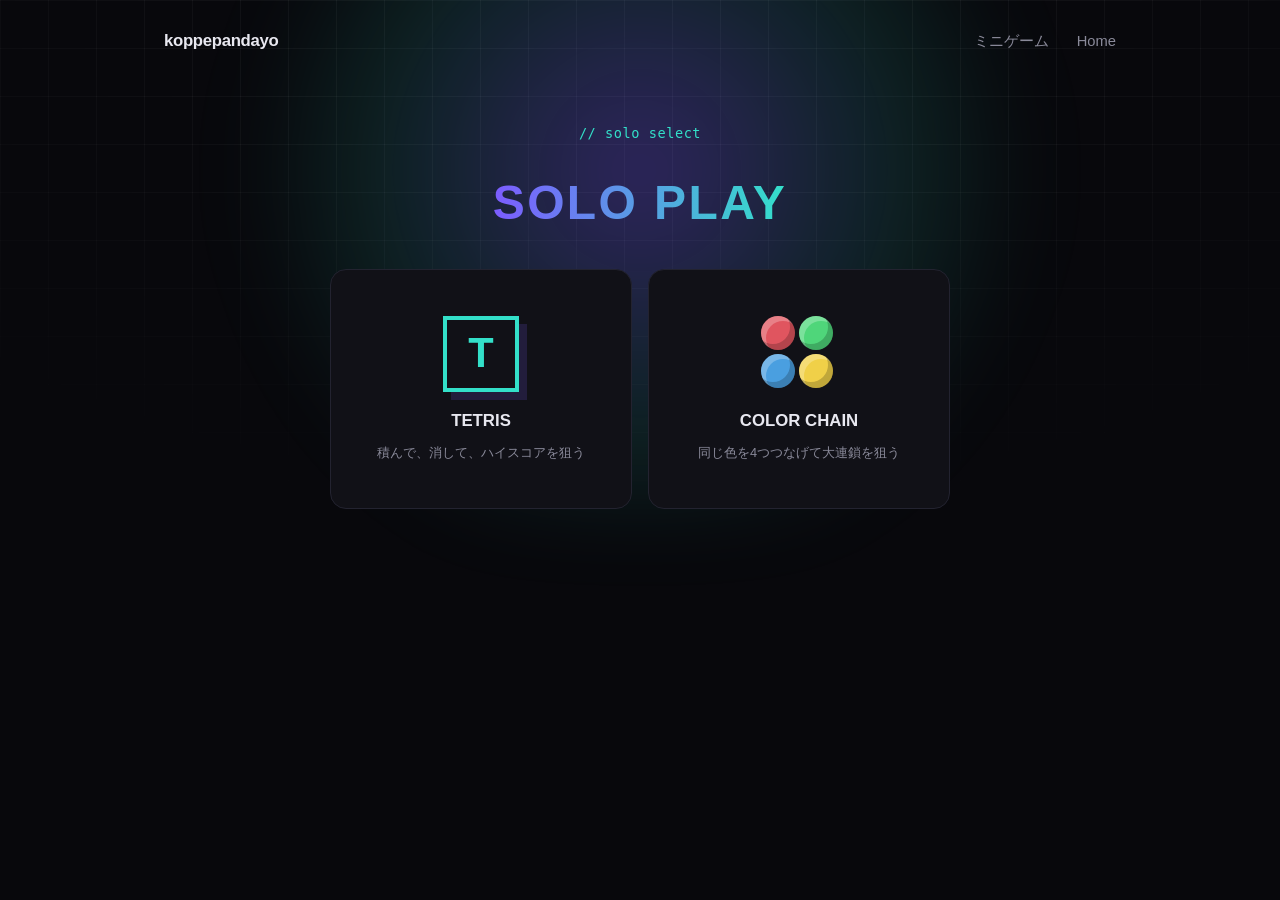
==== games-solo.html @ 525652c3 "Add Color Chain solo game and mini game hub" ====
<!DOCTYPE html>
<html lang="ja">
<head>
<meta charset="UTF-8"><meta name="viewport" content="width=device-width, initial-scale=1.0">
<title>Solo Games | koppepandayo</title>
<meta name="description" content="遊ぶソロゲームを選択">
<link rel="icon" href="assets/koppecat.jpg"><link rel="stylesheet" href="style.css"><link rel="stylesheet" href="tetris.css"><link rel="stylesheet" href="tetris-menu.css">
</head>
<body>
<div class="bg-grid"></div><div class="bg-glow"></div>
<header class="hero tetris-hero"><nav class="nav"><a class="nav-logo" href="index.html">koppepandayo</a><div class="nav-links"><a href="games.html">ミニゲーム</a><a href="index.html">Home</a></div></nav></header>
<main class="tetris-main menu-main"><p class="hero-eyebrow">// solo select</p><h1 class="tetris-title">SOLO PLAY</h1>
  <div class="menu-cards game-select-cards">
    <a class="card menu-card game-select-card tetris-select" href="tetris-solo.html"><span class="game-mark tetris-mark">T</span><span class="menu-card-title">TETRIS</span><span class="menu-card-desc">積んで、消して、ハイスコアを狙う</span></a>
    <a class="card menu-card game-select-card puyo-select" href="puyo-solo.html"><span class="game-mark puyo-mark"><i></i><i></i><i></i><i></i></span><span class="menu-card-title">COLOR CHAIN</span><span class="menu-card-desc">同じ色を4つつなげて大連鎖を狙う</span></a>
  </div>
</main>
</body></html>
---- style.css ----
:root {
  --bg: #08080c;
  --bg-card: #111117;
  --border: #232330;
  --text: #e8e8f0;
  --text-dim: #8a8a9a;
  --accent: #7c5cff;
  --accent2: #33e0c9;
  --font: -apple-system, BlinkMacSystemFont, "Segoe UI", "Hiragino Kaku Gothic ProN",
    "Hiragino Sans", Meiryo, sans-serif;
}

* { box-sizing: border-box; margin: 0; padding: 0; }

.hidden { display: none !important; }

html { scroll-behavior: smooth; }

body {
  background: var(--bg);
  color: var(--text);
  font-family: var(--font);
  line-height: 1.6;
  overflow-x: hidden;
}

.bg-grid {
  position: fixed;
  inset: 0;
  z-index: -2;
  background-image:
    linear-gradient(to right, rgba(255,255,255,0.04) 1px, transparent 1px),
    linear-gradient(to bottom, rgba(255,255,255,0.04) 1px, transparent 1px);
  background-size: 48px 48px;
  mask-image: radial-gradient(ellipse 80% 60% at 50% 0%, black 40%, transparent 100%);
}

.bg-glow {
  position: fixed;
  top: -20%;
  left: 50%;
  transform: translateX(-50%);
  width: 900px;
  height: 700px;
  background: radial-gradient(circle, rgba(124,92,255,0.35) 0%, rgba(51,224,201,0.12) 45%, transparent 70%);
  filter: blur(40px);
  z-index: -1;
  pointer-events: none;
}

/* Nav */
.nav {
  display: flex;
  justify-content: space-between;
  align-items: center;
  max-width: 1000px;
  margin: 0 auto;
  padding: 28px 24px;
}

.nav-logo {
  font-weight: 700;
  letter-spacing: -0.02em;
  font-size: 1.05rem;
}

.nav-links {
  display: flex;
  gap: 28px;
}

.nav-links a {
  color: var(--text-dim);
  text-decoration: none;
  font-size: 0.92rem;
  transition: color 0.2s ease;
}

.nav-links a:hover { color: var(--text); }

/* Hero */
.hero-content {
  max-width: 720px;
  margin: 0 auto;
  padding: 90px 24px 120px;
  text-align: center;
}

.hero-eyebrow {
  color: var(--accent2);
  font-family: ui-monospace, SFMono-Regular, Menlo, Consolas, monospace;
  font-size: 0.85rem;
  letter-spacing: 0.04em;
  margin-bottom: 20px;
}

.hero-title {
  font-size: clamp(2.6rem, 7vw, 4.6rem);
  font-weight: 800;
  letter-spacing: -0.03em;
  line-height: 1.05;
}

.hero-title .accent {
  background: linear-gradient(90deg, var(--accent), var(--accent2));
  -webkit-background-clip: text;
  background-clip: text;
  color: transparent;
}

.hero-subtitle {
  margin-top: 20px;
  color: var(--text-dim);
  font-size: 1.1rem;
}

.hero-cta {
  margin-top: 40px;
  display: flex;
  gap: 14px;
  justify-content: center;
  flex-wrap: wrap;
}

.btn {
  padding: 12px 24px;
  border-radius: 10px;
  text-decoration: none;
  font-size: 0.95rem;
  font-weight: 600;
  transition: transform 0.15s ease, opacity 0.15s ease, border-color 0.15s ease;
}

.btn:hover { transform: translateY(-2px); }

.btn-primary {
  background: linear-gradient(90deg, var(--accent), #5a3fe0);
  color: #fff;
}

.btn-primary:hover { opacity: 0.9; }

.btn-ghost {
  background: transparent;
  border: 1px solid var(--border);
  color: var(--text);
  font-family: inherit;
  cursor: pointer;
}

.btn-ghost:hover { border-color: var(--accent); }

/* Sections */
.section {
  max-width: 880px;
  margin: 0 auto;
  padding: 60px 24px;
}

.section-title {
  display: flex;
  align-items: baseline;
  gap: 12px;
  font-size: 1.5rem;
  font-weight: 700;
  margin-bottom: 28px;
}

.section-num {
  font-family: ui-monospace, SFMono-Regular, Menlo, Consolas, monospace;
  color: var(--accent2);
  font-size: 0.95rem;
}

.card {
  background: var(--bg-card);
  border: 1px solid var(--border);
  border-radius: 16px;
  overflow: hidden;
}

/* Project card */
.project-card {
  display: grid;
  grid-template-columns: 1fr;
}

.project-card + .project-card {
  margin-top: 24px;
}

.project-image {
  aspect-ratio: 16 / 9;
  overflow: hidden;
  background: #000;
}

.project-image img {
  width: 100%;
  height: 100%;
  object-fit: cover;
  display: block;
  transition: transform 0.4s ease;
}

.project-card:hover .project-image img {
  transform: scale(1.04);
}

.project-info {
  padding: 28px;
}

.project-header {
  display: flex;
  align-items: center;
  gap: 12px;
  margin-bottom: 14px;
}

.project-icon {
  width: 36px;
  height: 36px;
  border-radius: 8px;
  image-rendering: pixelated;
}

.project-header h3 {
  font-size: 1.3rem;
}

.project-desc {
  color: var(--text-dim);
  margin-bottom: 18px;
}

.project-tags {
  display: flex;
  gap: 8px;
  flex-wrap: wrap;
  margin-bottom: 20px;
}

.tag {
  font-size: 0.78rem;
  padding: 5px 12px;
  border-radius: 999px;
  border: 1px solid var(--border);
  color: var(--text-dim);
  font-family: ui-monospace, SFMono-Regular, Menlo, Consolas, monospace;
}

.project-links {
  display: flex;
  gap: 20px;
}

.project-links a {
  color: var(--accent2);
  text-decoration: none;
  font-size: 0.92rem;
  font-weight: 600;
}

.project-links a:hover { text-decoration: underline; }

.about-card {
  padding: 28px;
  color: var(--text-dim);
  margin-bottom: 16px;
}

/* Latest section */
.latest-video {
  padding: 0;
  margin-bottom: 14px;
}

.latest-video-frame {
  position: relative;
  width: 100%;
  aspect-ratio: 16 / 9;
}

.latest-video-frame iframe {
  position: absolute;
  inset: 0;
  width: 100%;
  height: 100%;
  border: 0;
}

.medal-card {
  display: grid;
  grid-template-columns: 240px 1fr;
  text-decoration: none;
  color: var(--text);
  transition: transform 0.15s ease, border-color 0.15s ease;
}

.medal-card:hover {
  transform: translateY(-3px);
  border-color: var(--accent2);
}

.medal-card img {
  width: 100%;
  height: 100%;
  aspect-ratio: 16 / 9;
  object-fit: cover;
  display: block;
}

.medal-card-info {
  padding: 20px 24px;
  display: flex;
  flex-direction: column;
  justify-content: center;
}

.medal-badge {
  display: inline-block;
  font-size: 0.72rem;
  font-family: ui-monospace, SFMono-Regular, Menlo, Consolas, monospace;
  color: var(--accent2);
  letter-spacing: 0.03em;
  margin-bottom: 10px;
}

.medal-card-info p {
  font-weight: 600;
  font-size: 1.05rem;
}

@media (max-width: 560px) {
  .medal-card {
    grid-template-columns: 1fr;
  }
}

/* Rank card */
.rank-card {
  margin-top: 14px;
  padding: 24px 28px;
  display: flex;
  align-items: center;
  gap: 20px;
}

.rank-badge {
  flex-shrink: 0;
  width: 60px;
  height: 60px;
  border-radius: 14px;
  display: flex;
  align-items: center;
  justify-content: center;
  font-size: 1.3rem;
  font-weight: 800;
  color: #08080c;
}

.rank-badge img {
  width: 44px;
  height: 44px;
  object-fit: contain;
}

.rank-label {
  display: block;
  font-size: 0.72rem;
  font-family: ui-monospace, SFMono-Regular, Menlo, Consolas, monospace;
  color: var(--accent2);
  letter-spacing: 0.03em;
  margin-bottom: 6px;
}

.rank-tier {
  font-size: 1.15rem;
  font-weight: 700;
}

.rank-meta {
  display: flex;
  gap: 14px;
  margin-top: 4px;
  font-size: 0.9rem;
  color: var(--text-dim);
}

.rank-peak {
  margin-top: 6px;
  font-size: 0.85rem;
  color: var(--text-dim);
}

/* Links grid */
.links-grid {
  display: grid;
  grid-template-columns: repeat(auto-fit, minmax(150px, 1fr));
  gap: 14px;
}

.link-card {
  display: flex;
  align-items: center;
  gap: 12px;
  padding: 18px 20px;
  background: var(--bg-card);
  border: 1px solid var(--border);
  border-radius: 14px;
  text-decoration: none;
  color: var(--text);
  font-weight: 600;
  transition: transform 0.15s ease, border-color 0.15s ease, color 0.15s ease;
}

.link-card:hover {
  transform: translateY(-3px);
}

.link-youtube:hover { border-color: #ff0000; color: #ff4d4d; }
.link-x:hover { border-color: #fff; color: #fff; }
.link-twitch:hover { border-color: #9146ff; color: #b98bff; }
.link-medal:hover { border-color: var(--accent2); color: var(--accent2); }

/* Buddy card */
.buddy-card {
  padding: 24px 28px;
  display: flex;
  align-items: center;
  gap: 18px;
  text-decoration: none;
  color: var(--text);
  transition: transform 0.15s ease, border-color 0.15s ease;
}

.buddy-card:hover {
  transform: translateY(-3px);
  border-color: var(--accent2);
}

.buddy-icon {
  flex-shrink: 0;
  width: 44px;
  height: 44px;
  border-radius: 12px;
  display: flex;
  align-items: center;
  justify-content: center;
  font-size: 1.3rem;
  background: linear-gradient(135deg, var(--accent), var(--accent2));
  color: #08080c;
}

.buddy-card h3 {
  font-size: 1.05rem;
  margin-bottom: 4px;
}

.buddy-card p {
  color: var(--text-dim);
  font-size: 0.95rem;
}

.buddy-card p span {
  color: var(--accent2);
  font-weight: 600;
}

/* Footer */
.footer {
  max-width: 880px;
  margin: 40px auto 0;
  padding: 40px 24px 60px;
  display: flex;
  flex-direction: column;
  align-items: center;
  gap: 16px;
  color: var(--text-dim);
}

.footer-links {
  display: flex;
  gap: 22px;
}

.footer a {
  color: var(--text-dim);
  transition: color 0.2s ease;
}

.footer a:hover { color: var(--accent2); }

.footer p {
  font-size: 0.85rem;
}
---- tetris.css ----
.tetris-hero {
  padding-bottom: 0;
}

.tetris-hero .nav-logo {
  color: var(--text);
  text-decoration: none;
}

.audio-control {
  display: flex;
  align-items: center;
  gap: 8px;
}

.audio-btn {
  background: transparent;
  border: 1px solid var(--border);
  border-radius: 8px;
  width: 32px;
  height: 32px;
  font-size: 1rem;
  line-height: 1;
  cursor: pointer;
  color: var(--text);
  display: flex;
  align-items: center;
  justify-content: center;
  flex-shrink: 0;
}

.audio-btn:hover {
  border-color: var(--accent2);
}

.volume-slider {
  width: 90px;
  accent-color: var(--accent2);
}

.tetris-main {
  max-width: 1100px;
  margin: 0 auto;
  padding: 20px 24px 80px;
  display: flex;
  flex-direction: column;
  align-items: center;
}

.tetris-title {
  font-size: clamp(2rem, 6vw, 3rem);
  font-weight: 800;
  letter-spacing: 0.05em;
  background: linear-gradient(90deg, var(--accent), var(--accent2));
  -webkit-background-clip: text;
  background-clip: text;
  color: transparent;
  margin-bottom: 28px;
}

.solo-grid {
  display: flex;
  align-items: flex-start;
  justify-content: center;
  gap: 20px;
  width: 100%;
}

.solo-game-area {
  display: flex;
  flex-direction: column;
  align-items: center;
  flex: 1 1 auto;
  min-width: 0;
}

.solo-ranking-panel {
  width: 340px;
  flex-shrink: 0;
  padding: 20px;
  max-height: 720px;
  overflow-y: auto;
}

.tetris-layout {
  display: flex;
  align-items: flex-start;
  justify-content: center;
  gap: 20px;
  flex-wrap: wrap;
}

.tetris-side {
  display: flex;
  flex-direction: column;
  gap: 12px;
  width: 140px;
}

.tetris-panel {
  padding: 14px 16px;
  text-align: center;
}

.panel-label {
  display: block;
  font-size: 0.7rem;
  font-family: ui-monospace, SFMono-Regular, Menlo, Consolas, monospace;
  color: var(--accent2);
  letter-spacing: 0.05em;
  margin-bottom: 8px;
}

.panel-value {
  font-size: 1.4rem;
  font-weight: 700;
}

.tetris-panel canvas {
  display: block;
  margin: 0 auto;
  image-rendering: pixelated;
}

.tetris-help {
  text-align: left;
  font-size: 0.82rem;
  color: var(--text-dim);
}

.tetris-help p {
  margin-bottom: 4px;
}

.tetris-board-wrap {
  position: relative;
  border-radius: 16px;
  overflow: hidden;
  border: 1px solid var(--border);
  background: var(--bg-card);
  line-height: 0;
}

#board-canvas {
  display: block;
  image-rendering: pixelated;
}

.tetris-overlay {
  position: absolute;
  inset: 0;
  display: flex;
  flex-direction: column;
  align-items: center;
  justify-content: center;
  gap: 20px;
  line-height: normal;
  background: rgba(8, 8, 12, 0.85);
  backdrop-filter: blur(2px);
  text-align: center;
  padding: 20px;
}

.tetris-overlay.hidden {
  display: none;
}

/* Shared ranking list (used by both solo and multiplayer results) */
.ranking-list {
  list-style: none;
  display: flex;
  flex-direction: column;
  gap: 8px;
}

.ranking-list li {
  display: flex;
  align-items: center;
  gap: 12px;
  padding: 10px 14px;
  border-radius: 8px;
  background: var(--bg);
  border: 1px solid var(--border);
}

.ranking-list .rank-num {
  font-weight: 800;
  color: var(--accent2);
  min-width: 28px;
}

.rank-info {
  display: flex;
  flex-direction: column;
  gap: 2px;
  min-width: 0;
  flex: 1;
}

.rank-name {
  font-weight: 600;
  white-space: nowrap;
  overflow: hidden;
  text-overflow: ellipsis;
}

.rank-score {
  font-size: 0.8rem;
  color: var(--text-dim);
}

.player-avatar {
  width: 22px;
  height: 22px;
  border-radius: 50%;
  object-fit: cover;
  flex-shrink: 0;
}

.modal-title {
  font-weight: 700;
  font-size: 1.1rem;
  margin-bottom: 14px;
}

.nav-links button {
  background: none;
  border: none;
  color: var(--text-dim);
  font-size: 0.92rem;
  font-family: inherit;
  cursor: pointer;
  padding: 0;
}

.nav-links button:hover {
  color: var(--text);
}

.clear-toast {
  position: absolute;
  top: 16px;
  left: 50%;
  transform: translateX(-50%) translateY(-10px);
  padding: 8px 16px;
  border-radius: 10px;
  background: rgba(124, 92, 255, 0.9);
  color: #fff;
  font-weight: 800;
  font-size: 0.95rem;
  letter-spacing: 0.03em;
  white-space: nowrap;
  opacity: 0;
  pointer-events: none;
  transition: opacity 0.15s ease, transform 0.15s ease;
  z-index: 2;
}

.clear-toast.show {
  opacity: 1;
  transform: translateX(-50%) translateY(0);
}

.overlay-message {
  display: flex;
  flex-direction: column;
  align-items: center;
  gap: 10px;
}

#overlay-text {
  font-size: 1.6rem;
  font-weight: 800;
  letter-spacing: 0.04em;
}

#overlay-score {
  font-size: 1rem;
  color: var(--text-dim);
}

#overlay-score:empty {
  display: none;
}

.tetris-touch {
  display: none;
  margin-top: 20px;
  gap: 10px;
  flex-wrap: wrap;
  justify-content: center;
  max-width: 320px;
}

.tetris-touch button {
  width: 56px;
  height: 56px;
  border-radius: 12px;
  background: var(--bg-card);
  border: 1px solid var(--border);
  color: var(--text);
  font-size: 1.2rem;
}

.tetris-touch button:active {
  border-color: var(--accent2);
}

@media (max-width: 980px) {
  .solo-grid {
    flex-direction: column;
    align-items: center;
  }

  .solo-ranking-panel {
    width: 100%;
    max-width: 480px;
    max-height: none;
  }
}

@media (max-width: 720px) {
  .tetris-main {
    padding: 12px 12px 40px;
  }

  .nav {
    flex-wrap: wrap;
    row-gap: 8px;
  }

  .volume-slider {
    width: 70px;
  }

  .tetris-title {
    font-size: 1.6rem;
    margin-bottom: 12px;
  }

  .tetris-layout {
    flex-direction: column;
    align-items: center;
    gap: 10px;
  }

  .tetris-side {
    flex-direction: row;
    width: auto;
    flex-wrap: wrap;
    justify-content: center;
    gap: 8px;
  }

  .tetris-panel {
    flex: 1 1 72px;
    padding: 8px 10px;
  }

  .panel-label {
    font-size: 0.6rem;
    margin-bottom: 2px;
  }

  .panel-value {
    font-size: 1rem;
  }

  .tetris-help {
    display: none;
  }

  #hold-canvas {
    width: 60px;
    height: 60px;
  }

  #next-canvas {
    width: 60px;
    height: 188px;
  }

  .tetris-board-wrap {
    width: min(72vw, 240px);
  }

  #board-canvas {
    width: 100%;
    height: auto;
  }

  .tetris-touch {
    display: flex;
    margin-top: 12px;
  }

  .tetris-touch button {
    width: 48px;
    height: 48px;
  }
}
---- tetris-menu.css ----
.menu-main {
  padding-top: 40px;
}

.menu-cards {
  display: grid;
  grid-template-columns: repeat(auto-fit, minmax(220px, 1fr));
  gap: 16px;
  width: 100%;
  max-width: 720px;
}

.menu-card {
  display: flex;
  flex-direction: column;
  align-items: center;
  gap: 8px;
  padding: 32px 20px;
  text-decoration: none;
  color: var(--text);
  text-align: center;
  cursor: pointer;
  font-family: inherit;
  transition: transform 0.15s ease, border-color 0.15s ease;
}

.menu-card:hover {
  transform: translateY(-3px);
  border-color: var(--accent2);
}

.menu-card-icon {
  font-size: 1.8rem;
  color: var(--accent2);
}

.menu-card-title {
  font-weight: 700;
  font-size: 1.05rem;
}

.menu-card-desc {
  font-size: 0.8rem;
  color: var(--text-dim);
}

.game-select-cards { max-width: 620px; grid-template-columns: repeat(2, minmax(220px, 1fr)); }
.game-select-card { min-height: 240px; justify-content: center; }
.game-mark { width: 76px; height: 76px; display: grid; place-items: center; margin-bottom: 8px; }
.tetris-mark { border: 4px solid var(--accent2); color: var(--accent2); font-size: 2.6rem; font-weight: 900; box-shadow: 8px 8px 0 rgba(124, 92, 255, .16); }
.puyo-mark { grid-template-columns: repeat(2, 34px); grid-template-rows: repeat(2, 34px); gap: 4px; }
.puyo-mark i { display: block; width: 34px; height: 34px; border-radius: 50%; box-shadow: inset -5px -6px 0 rgba(0,0,0,.2), inset 5px 5px 0 rgba(255,255,255,.25); }
.puyo-mark i:nth-child(1) { background:#e0555f; }.puyo-mark i:nth-child(2) { background:#4fd67a; }.puyo-mark i:nth-child(3) { background:#4a9fe0; }.puyo-mark i:nth-child(4) { background:#f0d048; }
@media (max-width: 560px) { .game-select-cards { grid-template-columns: 1fr; } .game-select-card { min-height: 190px; } }

.account-modal {
  position: fixed;
  inset: 0;
  z-index: 20;
  display: flex;
  align-items: center;
  justify-content: center;
  background: rgba(8, 8, 12, 0.8);
  backdrop-filter: blur(2px);
  padding: 20px;
}

.account-modal.hidden {
  display: none;
}

.account-modal-inner {
  width: 100%;
  max-width: 380px;
  padding: 24px;
}

.account-modal-header {
  display: flex;
  align-items: center;
  justify-content: space-between;
  margin-bottom: 20px;
}

.account-close {
  background: none;
  border: none;
  color: var(--text-dim);
  font-size: 1.1rem;
  cursor: pointer;
}

.account-label {
  display: block;
  font-size: 0.8rem;
  color: var(--text-dim);
  margin-bottom: 8px;
}

.account-row {
  display: flex;
  gap: 10px;
  margin-bottom: 20px;
}

.account-row input {
  flex: 1;
  padding: 10px 12px;
  border-radius: 10px;
  border: 1px solid var(--border);
  background: var(--bg);
  color: var(--text);
  font-size: 0.9rem;
}

.account-divider {
  height: 1px;
  background: var(--border);
  margin-bottom: 20px;
}

.account-note {
  font-size: 0.82rem;
  color: var(--text-dim);
  margin-bottom: 14px;
  line-height: 1.5;
}

.account-note a {
  color: var(--accent2);
}

.discord-btn {
  width: 100%;
  border-color: #5865f2;
  color: #b9c0ff;
}

.discord-btn:hover {
  border-color: #5865f2;
  background: rgba(88, 101, 242, 0.12);
}

.discord-profile {
  display: flex;
  align-items: center;
  gap: 12px;
  margin-bottom: 16px;
}

.discord-avatar {
  width: 40px;
  height: 40px;
  border-radius: 50%;
}
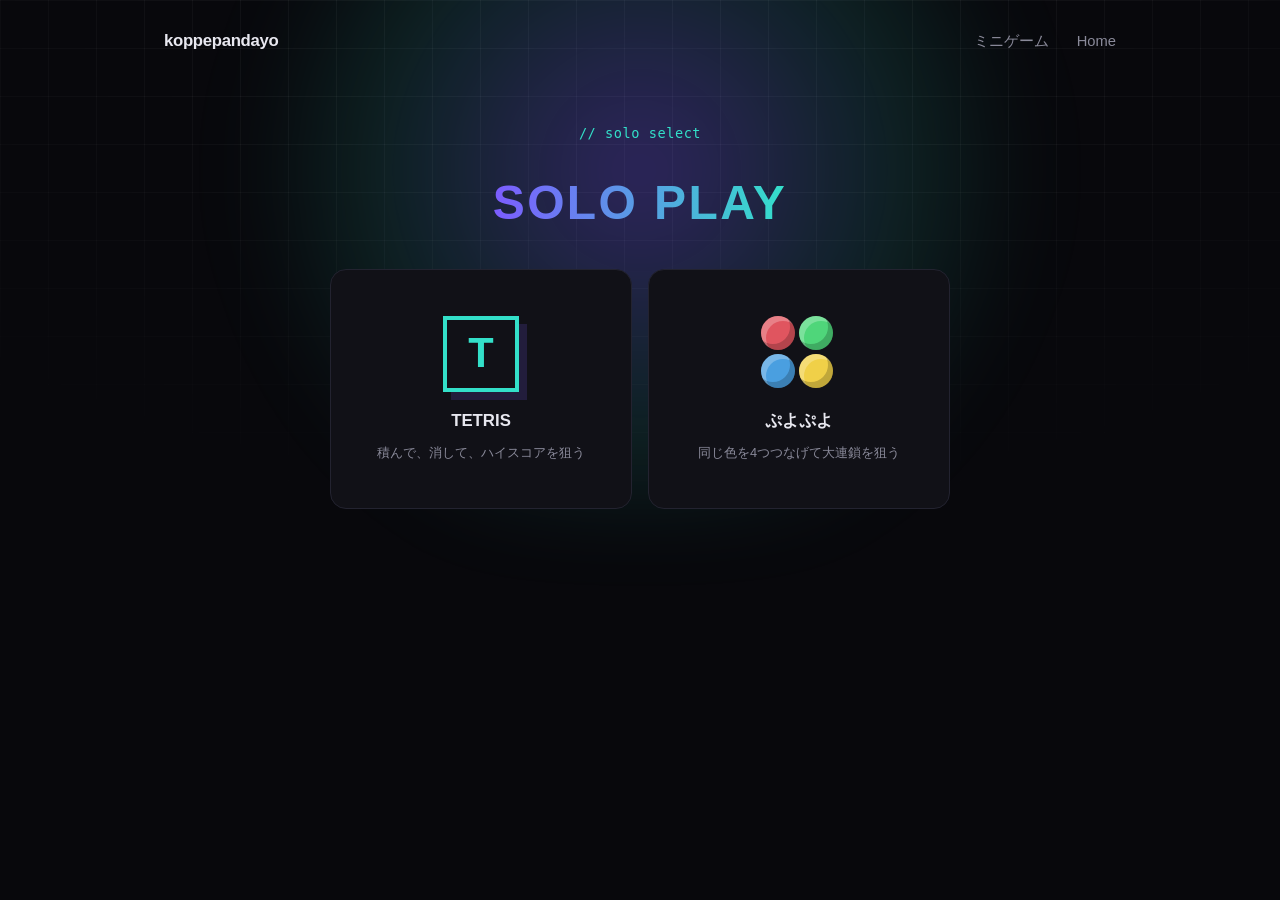
==== commit c5a07aa8: "Rebuild puyo game to match tutorial mechanics" ====
--- a/games-solo.html
+++ b/games-solo.html
@@ -12,7 +12,7 @@
 <main class="tetris-main menu-main"><p class="hero-eyebrow">// solo select</p><h1 class="tetris-title">SOLO PLAY</h1>
   <div class="menu-cards game-select-cards">
     <a class="card menu-card game-select-card tetris-select" href="tetris-solo.html"><span class="game-mark tetris-mark">T</span><span class="menu-card-title">TETRIS</span><span class="menu-card-desc">積んで、消して、ハイスコアを狙う</span></a>
-    <a class="card menu-card game-select-card puyo-select" href="puyo-solo.html"><span class="game-mark puyo-mark"><i></i><i></i><i></i><i></i></span><span class="menu-card-title">COLOR CHAIN</span><span class="menu-card-desc">同じ色を4つつなげて大連鎖を狙う</span></a>
+    <a class="card menu-card game-select-card puyo-select" href="puyo-solo.html"><span class="game-mark puyo-mark"><i></i><i></i><i></i><i></i></span><span class="menu-card-title">ぷよぷよ</span><span class="menu-card-desc">同じ色を4つつなげて大連鎖を狙う</span></a>
   </div>
 </main>
 </body></html>
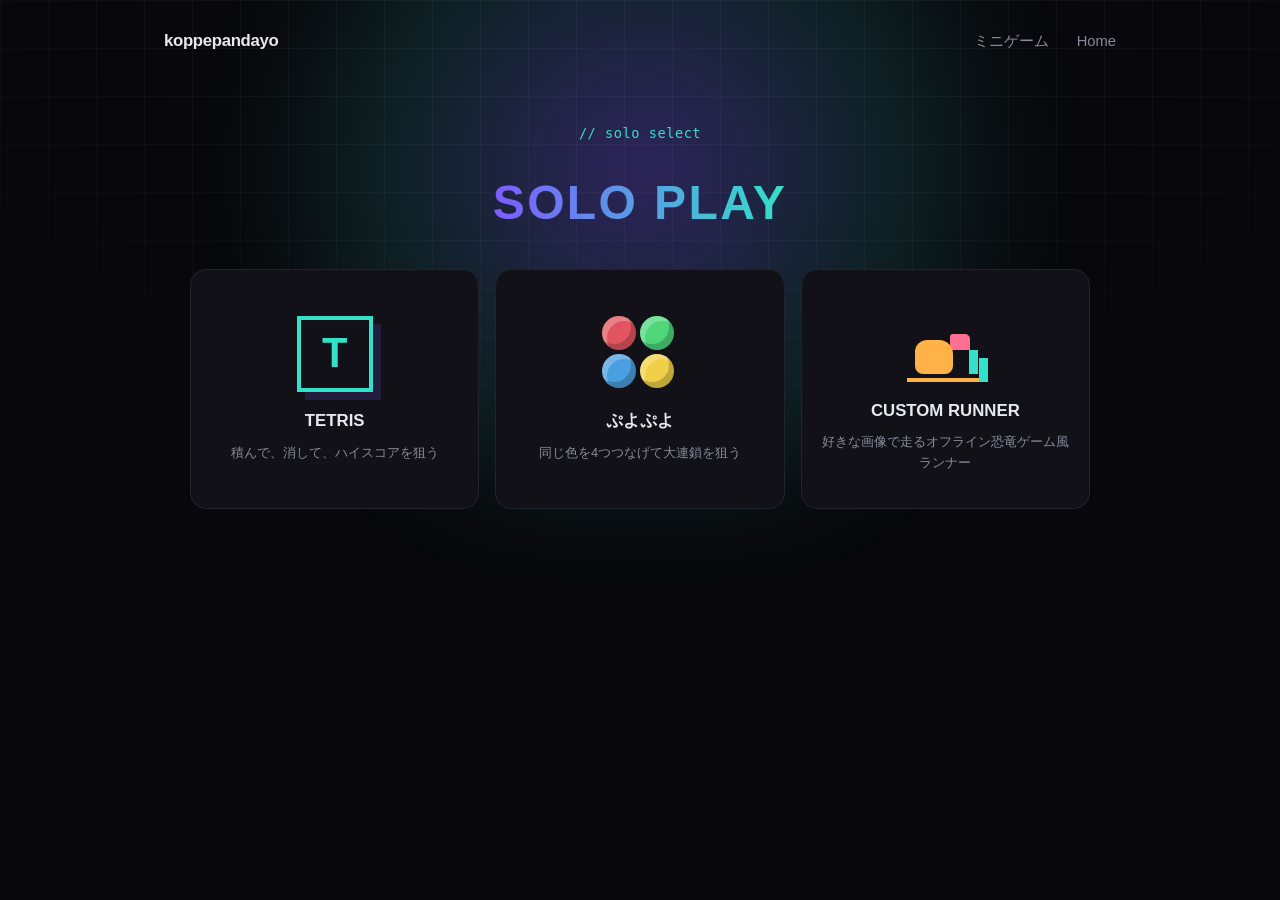
==== commit 2b86d8a0: "Add customizable offline runner game" ====
--- a/games-solo.html
+++ b/games-solo.html
@@ -13,6 +13,7 @@
   <div class="menu-cards game-select-cards">
     <a class="card menu-card game-select-card tetris-select" href="tetris-solo.html"><span class="game-mark tetris-mark">T</span><span class="menu-card-title">TETRIS</span><span class="menu-card-desc">積んで、消して、ハイスコアを狙う</span></a>
     <a class="card menu-card game-select-card puyo-select" href="puyo-solo.html"><span class="game-mark puyo-mark"><i></i><i></i><i></i><i></i></span><span class="menu-card-title">ぷよぷよ</span><span class="menu-card-desc">同じ色を4つつなげて大連鎖を狙う</span></a>
+    <a class="card menu-card game-select-card runner-select" href="runner.html"><span class="game-mark runner-mark"><span></span></span><span class="menu-card-title">CUSTOM RUNNER</span><span class="menu-card-desc">好きな画像で走るオフライン恐竜ゲーム風ランナー</span></a>
   </div>
 </main>
 </body></html>
--- a/style.css
+++ b/style.css
@@ -338,62 +338,6 @@
   }
 }
 
-/* Rank card */
-.rank-card {
-  margin-top: 14px;
-  padding: 24px 28px;
-  display: flex;
-  align-items: center;
-  gap: 20px;
-}
-
-.rank-badge {
-  flex-shrink: 0;
-  width: 60px;
-  height: 60px;
-  border-radius: 14px;
-  display: flex;
-  align-items: center;
-  justify-content: center;
-  font-size: 1.3rem;
-  font-weight: 800;
-  color: #08080c;
-}
-
-.rank-badge img {
-  width: 44px;
-  height: 44px;
-  object-fit: contain;
-}
-
-.rank-label {
-  display: block;
-  font-size: 0.72rem;
-  font-family: ui-monospace, SFMono-Regular, Menlo, Consolas, monospace;
-  color: var(--accent2);
-  letter-spacing: 0.03em;
-  margin-bottom: 6px;
-}
-
-.rank-tier {
-  font-size: 1.15rem;
-  font-weight: 700;
-}
-
-.rank-meta {
-  display: flex;
-  gap: 14px;
-  margin-top: 4px;
-  font-size: 0.9rem;
-  color: var(--text-dim);
-}
-
-.rank-peak {
-  margin-top: 6px;
-  font-size: 0.85rem;
-  color: var(--text-dim);
-}
-
 /* Links grid */
 .links-grid {
   display: grid;
--- a/tetris-menu.css
+++ b/tetris-menu.css
@@ -44,14 +44,17 @@
   color: var(--text-dim);
 }
 
-.game-select-cards { max-width: 620px; grid-template-columns: repeat(2, minmax(220px, 1fr)); }
+.game-select-cards { max-width: 900px; grid-template-columns: repeat(3, minmax(220px, 1fr)); }
 .game-select-card { min-height: 240px; justify-content: center; }
 .game-mark { width: 76px; height: 76px; display: grid; place-items: center; margin-bottom: 8px; }
 .tetris-mark { border: 4px solid var(--accent2); color: var(--accent2); font-size: 2.6rem; font-weight: 900; box-shadow: 8px 8px 0 rgba(124, 92, 255, .16); }
 .puyo-mark { grid-template-columns: repeat(2, 34px); grid-template-rows: repeat(2, 34px); gap: 4px; }
 .puyo-mark i { display: block; width: 34px; height: 34px; border-radius: 50%; box-shadow: inset -5px -6px 0 rgba(0,0,0,.2), inset 5px 5px 0 rgba(255,255,255,.25); }
 .puyo-mark i:nth-child(1) { background:#e0555f; }.puyo-mark i:nth-child(2) { background:#4fd67a; }.puyo-mark i:nth-child(3) { background:#4a9fe0; }.puyo-mark i:nth-child(4) { background:#f0d048; }
-@media (max-width: 560px) { .game-select-cards { grid-template-columns: 1fr; } .game-select-card { min-height: 190px; } }
+.runner-mark { position: relative; border-bottom: 4px solid #ffb247; }
+.runner-mark::before { content:""; position:absolute; left:8px; bottom:4px; width:38px; height:34px; border-radius:12px 14px 8px 8px; background:#ffb247; box-shadow:26px -15px 0 -9px #ff6f91; }
+.runner-mark::after { content:""; position:absolute; right:5px; bottom:4px; width:9px; height:24px; background:var(--accent2); box-shadow:10px 8px 0 var(--accent2); }
+@media (max-width: 780px) { .game-select-cards { grid-template-columns: 1fr; max-width:420px; } .game-select-card { min-height: 190px; } }
 
 .account-modal {
   position: fixed;
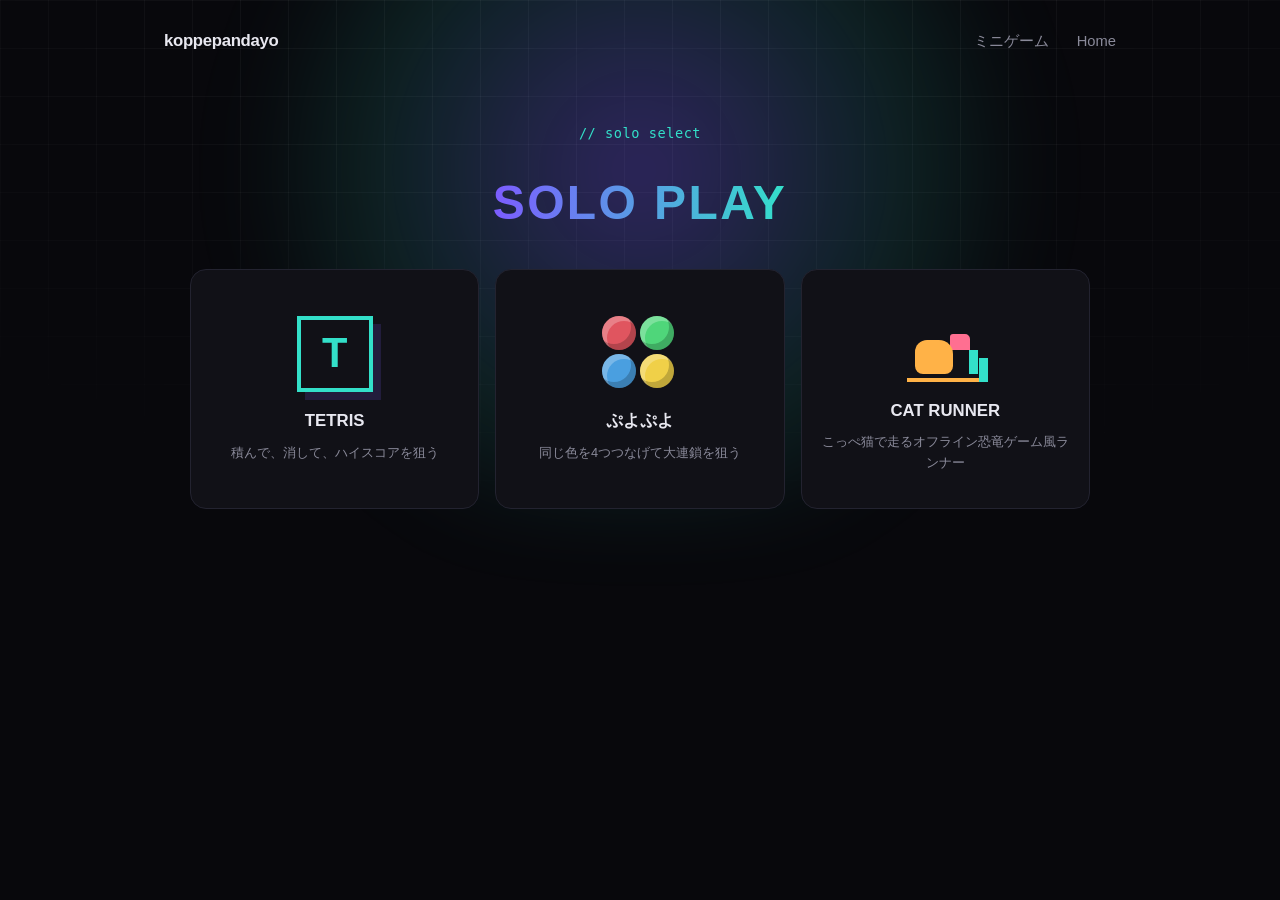
==== commit d0807a40: "Make runner a fixed cat game" ====
--- a/games-solo.html
+++ b/games-solo.html
@@ -4,7 +4,7 @@
 <meta charset="UTF-8"><meta name="viewport" content="width=device-width, initial-scale=1.0">
 <title>Solo Games | koppepandayo</title>
 <meta name="description" content="遊ぶソロゲームを選択">
-<link rel="icon" href="assets/koppecat.jpg"><link rel="stylesheet" href="style.css"><link rel="stylesheet" href="tetris.css"><link rel="stylesheet" href="tetris-menu.css">
+<link rel="icon" href="assets/koppecat.jpg"><link rel="stylesheet" href="assets/css/style.css"><link rel="stylesheet" href="assets/css/tetris.css"><link rel="stylesheet" href="assets/css/tetris-menu.css">
 </head>
 <body>
 <div class="bg-grid"></div><div class="bg-glow"></div>
@@ -13,7 +13,7 @@
   <div class="menu-cards game-select-cards">
     <a class="card menu-card game-select-card tetris-select" href="tetris-solo.html"><span class="game-mark tetris-mark">T</span><span class="menu-card-title">TETRIS</span><span class="menu-card-desc">積んで、消して、ハイスコアを狙う</span></a>
     <a class="card menu-card game-select-card puyo-select" href="puyo-solo.html"><span class="game-mark puyo-mark"><i></i><i></i><i></i><i></i></span><span class="menu-card-title">ぷよぷよ</span><span class="menu-card-desc">同じ色を4つつなげて大連鎖を狙う</span></a>
-    <a class="card menu-card game-select-card runner-select" href="runner.html"><span class="game-mark runner-mark"><span></span></span><span class="menu-card-title">CUSTOM RUNNER</span><span class="menu-card-desc">好きな画像で走るオフライン恐竜ゲーム風ランナー</span></a>
+    <a class="card menu-card game-select-card runner-select" href="runner.html"><span class="game-mark runner-mark"><span></span></span><span class="menu-card-title">CAT RUNNER</span><span class="menu-card-desc">こっぺ猫で走るオフライン恐竜ゲーム風ランナー</span></a>
   </div>
 </main>
 </body></html>
--- a/assets/css/style.css
+++ b/assets/css/style.css
@@ -0,0 +1,441 @@
+:root {
+  --bg: #08080c;
+  --bg-card: #111117;
+  --border: #232330;
+  --text: #e8e8f0;
+  --text-dim: #8a8a9a;
+  --accent: #7c5cff;
+  --accent2: #33e0c9;
+  --font: -apple-system, BlinkMacSystemFont, "Segoe UI", "Hiragino Kaku Gothic ProN",
+    "Hiragino Sans", Meiryo, sans-serif;
+}
+
+* { box-sizing: border-box; margin: 0; padding: 0; }
+
+.hidden { display: none !important; }
+
+html { scroll-behavior: smooth; }
+
+body {
+  background: var(--bg);
+  color: var(--text);
+  font-family: var(--font);
+  line-height: 1.6;
+  overflow-x: hidden;
+}
+
+.bg-grid {
+  position: fixed;
+  inset: 0;
+  z-index: -2;
+  background-image:
+    linear-gradient(to right, rgba(255,255,255,0.04) 1px, transparent 1px),
+    linear-gradient(to bottom, rgba(255,255,255,0.04) 1px, transparent 1px);
+  background-size: 48px 48px;
+  mask-image: radial-gradient(ellipse 80% 60% at 50% 0%, black 40%, transparent 100%);
+}
+
+.bg-glow {
+  position: fixed;
+  top: -20%;
+  left: 50%;
+  transform: translateX(-50%);
+  width: 900px;
+  height: 700px;
+  background: radial-gradient(circle, rgba(124,92,255,0.35) 0%, rgba(51,224,201,0.12) 45%, transparent 70%);
+  filter: blur(40px);
+  z-index: -1;
+  pointer-events: none;
+}
+
+/* Nav */
+.nav {
+  display: flex;
+  justify-content: space-between;
+  align-items: center;
+  max-width: 1000px;
+  margin: 0 auto;
+  padding: 28px 24px;
+}
+
+.nav-logo {
+  font-weight: 700;
+  letter-spacing: -0.02em;
+  font-size: 1.05rem;
+}
+
+.nav-links {
+  display: flex;
+  gap: 28px;
+}
+
+.nav-links a {
+  color: var(--text-dim);
+  text-decoration: none;
+  font-size: 0.92rem;
+  transition: color 0.2s ease;
+}
+
+.nav-links a:hover { color: var(--text); }
+
+/* Hero */
+.hero-content {
+  max-width: 720px;
+  margin: 0 auto;
+  padding: 90px 24px 120px;
+  text-align: center;
+}
+
+.hero-eyebrow {
+  color: var(--accent2);
+  font-family: ui-monospace, SFMono-Regular, Menlo, Consolas, monospace;
+  font-size: 0.85rem;
+  letter-spacing: 0.04em;
+  margin-bottom: 20px;
+}
+
+.hero-title {
+  font-size: clamp(2.6rem, 7vw, 4.6rem);
+  font-weight: 800;
+  letter-spacing: -0.03em;
+  line-height: 1.05;
+}
+
+.hero-title .accent {
+  background: linear-gradient(90deg, var(--accent), var(--accent2));
+  -webkit-background-clip: text;
+  background-clip: text;
+  color: transparent;
+}
+
+.hero-subtitle {
+  margin-top: 20px;
+  color: var(--text-dim);
+  font-size: 1.1rem;
+}
+
+.hero-cta {
+  margin-top: 40px;
+  display: flex;
+  gap: 14px;
+  justify-content: center;
+  flex-wrap: wrap;
+}
+
+.btn {
+  padding: 12px 24px;
+  border-radius: 10px;
+  text-decoration: none;
+  font-size: 0.95rem;
+  font-weight: 600;
+  transition: transform 0.15s ease, opacity 0.15s ease, border-color 0.15s ease;
+}
+
+.btn:hover { transform: translateY(-2px); }
+
+.btn-primary {
+  background: linear-gradient(90deg, var(--accent), #5a3fe0);
+  color: #fff;
+}
+
+.btn-primary:hover { opacity: 0.9; }
+
+.btn-ghost {
+  background: transparent;
+  border: 1px solid var(--border);
+  color: var(--text);
+  font-family: inherit;
+  cursor: pointer;
+}
+
+.btn-ghost:hover { border-color: var(--accent); }
+
+/* Sections */
+.section {
+  max-width: 880px;
+  margin: 0 auto;
+  padding: 60px 24px;
+}
+
+.section-title {
+  display: flex;
+  align-items: baseline;
+  gap: 12px;
+  font-size: 1.5rem;
+  font-weight: 700;
+  margin-bottom: 28px;
+}
+
+.section-num {
+  font-family: ui-monospace, SFMono-Regular, Menlo, Consolas, monospace;
+  color: var(--accent2);
+  font-size: 0.95rem;
+}
+
+.card {
+  background: var(--bg-card);
+  border: 1px solid var(--border);
+  border-radius: 16px;
+  overflow: hidden;
+}
+
+/* Project card */
+.project-card {
+  display: grid;
+  grid-template-columns: 1fr;
+}
+
+.project-card + .project-card {
+  margin-top: 24px;
+}
+
+.project-image {
+  aspect-ratio: 16 / 9;
+  overflow: hidden;
+  background: #000;
+}
+
+.project-image img {
+  width: 100%;
+  height: 100%;
+  object-fit: cover;
+  display: block;
+  transition: transform 0.4s ease;
+}
+
+.project-card:hover .project-image img {
+  transform: scale(1.04);
+}
+
+.project-info {
+  padding: 28px;
+}
+
+.project-header {
+  display: flex;
+  align-items: center;
+  gap: 12px;
+  margin-bottom: 14px;
+}
+
+.project-icon {
+  width: 36px;
+  height: 36px;
+  border-radius: 8px;
+  image-rendering: pixelated;
+}
+
+.project-header h3 {
+  font-size: 1.3rem;
+}
+
+.project-desc {
+  color: var(--text-dim);
+  margin-bottom: 18px;
+}
+
+.project-tags {
+  display: flex;
+  gap: 8px;
+  flex-wrap: wrap;
+  margin-bottom: 20px;
+}
+
+.tag {
+  font-size: 0.78rem;
+  padding: 5px 12px;
+  border-radius: 999px;
+  border: 1px solid var(--border);
+  color: var(--text-dim);
+  font-family: ui-monospace, SFMono-Regular, Menlo, Consolas, monospace;
+}
+
+.project-links {
+  display: flex;
+  gap: 20px;
+}
+
+.project-links a {
+  color: var(--accent2);
+  text-decoration: none;
+  font-size: 0.92rem;
+  font-weight: 600;
+}
+
+.project-links a:hover { text-decoration: underline; }
+
+.about-card {
+  padding: 28px;
+  color: var(--text-dim);
+  margin-bottom: 16px;
+}
+
+/* Latest section */
+.latest-video {
+  padding: 0;
+  margin-bottom: 14px;
+}
+
+.latest-video-frame {
+  position: relative;
+  width: 100%;
+  aspect-ratio: 16 / 9;
+}
+
+.latest-video-frame iframe {
+  position: absolute;
+  inset: 0;
+  width: 100%;
+  height: 100%;
+  border: 0;
+}
+
+.medal-card {
+  display: grid;
+  grid-template-columns: 240px 1fr;
+  text-decoration: none;
+  color: var(--text);
+  transition: transform 0.15s ease, border-color 0.15s ease;
+}
+
+.medal-card:hover {
+  transform: translateY(-3px);
+  border-color: var(--accent2);
+}
+
+.medal-card img {
+  width: 100%;
+  height: 100%;
+  aspect-ratio: 16 / 9;
+  object-fit: cover;
+  display: block;
+}
+
+.medal-card-info {
+  padding: 20px 24px;
+  display: flex;
+  flex-direction: column;
+  justify-content: center;
+}
+
+.medal-badge {
+  display: inline-block;
+  font-size: 0.72rem;
+  font-family: ui-monospace, SFMono-Regular, Menlo, Consolas, monospace;
+  color: var(--accent2);
+  letter-spacing: 0.03em;
+  margin-bottom: 10px;
+}
+
+.medal-card-info p {
+  font-weight: 600;
+  font-size: 1.05rem;
+}
+
+@media (max-width: 560px) {
+  .medal-card {
+    grid-template-columns: 1fr;
+  }
+}
+
+/* Links grid */
+.links-grid {
+  display: grid;
+  grid-template-columns: repeat(auto-fit, minmax(150px, 1fr));
+  gap: 14px;
+}
+
+.link-card {
+  display: flex;
+  align-items: center;
+  gap: 12px;
+  padding: 18px 20px;
+  background: var(--bg-card);
+  border: 1px solid var(--border);
+  border-radius: 14px;
+  text-decoration: none;
+  color: var(--text);
+  font-weight: 600;
+  transition: transform 0.15s ease, border-color 0.15s ease, color 0.15s ease;
+}
+
+.link-card:hover {
+  transform: translateY(-3px);
+}
+
+.link-youtube:hover { border-color: #ff0000; color: #ff4d4d; }
+.link-x:hover { border-color: #fff; color: #fff; }
+.link-twitch:hover { border-color: #9146ff; color: #b98bff; }
+.link-medal:hover { border-color: var(--accent2); color: var(--accent2); }
+
+/* Buddy card */
+.buddy-card {
+  padding: 24px 28px;
+  display: flex;
+  align-items: center;
+  gap: 18px;
+  text-decoration: none;
+  color: var(--text);
+  transition: transform 0.15s ease, border-color 0.15s ease;
+}
+
+.buddy-card:hover {
+  transform: translateY(-3px);
+  border-color: var(--accent2);
+}
+
+.buddy-icon {
+  flex-shrink: 0;
+  width: 44px;
+  height: 44px;
+  border-radius: 12px;
+  display: flex;
+  align-items: center;
+  justify-content: center;
+  font-size: 1.3rem;
+  background: linear-gradient(135deg, var(--accent), var(--accent2));
+  color: #08080c;
+}
+
+.buddy-card h3 {
+  font-size: 1.05rem;
+  margin-bottom: 4px;
+}
+
+.buddy-card p {
+  color: var(--text-dim);
+  font-size: 0.95rem;
+}
+
+.buddy-card p span {
+  color: var(--accent2);
+  font-weight: 600;
+}
+
+/* Footer */
+.footer {
+  max-width: 880px;
+  margin: 40px auto 0;
+  padding: 40px 24px 60px;
+  display: flex;
+  flex-direction: column;
+  align-items: center;
+  gap: 16px;
+  color: var(--text-dim);
+}
+
+.footer-links {
+  display: flex;
+  gap: 22px;
+}
+
+.footer a {
+  color: var(--text-dim);
+  transition: color 0.2s ease;
+}
+
+.footer a:hover { color: var(--accent2); }
+
+.footer p {
+  font-size: 0.85rem;
+}
--- a/assets/css/tetris.css
+++ b/assets/css/tetris.css
@@ -0,0 +1,401 @@
+.tetris-hero {
+  padding-bottom: 0;
+}
+
+.tetris-hero .nav-logo {
+  color: var(--text);
+  text-decoration: none;
+}
+
+.audio-control {
+  display: flex;
+  align-items: center;
+  gap: 8px;
+}
+
+.audio-btn {
+  background: transparent;
+  border: 1px solid var(--border);
+  border-radius: 8px;
+  width: 32px;
+  height: 32px;
+  font-size: 1rem;
+  line-height: 1;
+  cursor: pointer;
+  color: var(--text);
+  display: flex;
+  align-items: center;
+  justify-content: center;
+  flex-shrink: 0;
+}
+
+.audio-btn:hover {
+  border-color: var(--accent2);
+}
+
+.volume-slider {
+  width: 90px;
+  accent-color: var(--accent2);
+}
+
+.tetris-main {
+  max-width: 1100px;
+  margin: 0 auto;
+  padding: 20px 24px 80px;
+  display: flex;
+  flex-direction: column;
+  align-items: center;
+}
+
+.tetris-title {
+  font-size: clamp(2rem, 6vw, 3rem);
+  font-weight: 800;
+  letter-spacing: 0.05em;
+  background: linear-gradient(90deg, var(--accent), var(--accent2));
+  -webkit-background-clip: text;
+  background-clip: text;
+  color: transparent;
+  margin-bottom: 28px;
+}
+
+.solo-grid {
+  display: flex;
+  align-items: flex-start;
+  justify-content: center;
+  gap: 20px;
+  width: 100%;
+}
+
+.solo-game-area {
+  display: flex;
+  flex-direction: column;
+  align-items: center;
+  flex: 1 1 auto;
+  min-width: 0;
+}
+
+.solo-ranking-panel {
+  width: 340px;
+  flex-shrink: 0;
+  padding: 20px;
+  max-height: 720px;
+  overflow-y: auto;
+}
+
+.tetris-layout {
+  display: flex;
+  align-items: flex-start;
+  justify-content: center;
+  gap: 20px;
+  flex-wrap: wrap;
+}
+
+.tetris-side {
+  display: flex;
+  flex-direction: column;
+  gap: 12px;
+  width: 140px;
+}
+
+.tetris-panel {
+  padding: 14px 16px;
+  text-align: center;
+}
+
+.panel-label {
+  display: block;
+  font-size: 0.7rem;
+  font-family: ui-monospace, SFMono-Regular, Menlo, Consolas, monospace;
+  color: var(--accent2);
+  letter-spacing: 0.05em;
+  margin-bottom: 8px;
+}
+
+.panel-value {
+  font-size: 1.4rem;
+  font-weight: 700;
+}
+
+.tetris-panel canvas {
+  display: block;
+  margin: 0 auto;
+  image-rendering: pixelated;
+}
+
+.tetris-help {
+  text-align: left;
+  font-size: 0.82rem;
+  color: var(--text-dim);
+}
+
+.tetris-help p {
+  margin-bottom: 4px;
+}
+
+.tetris-board-wrap {
+  position: relative;
+  border-radius: 16px;
+  overflow: hidden;
+  border: 1px solid var(--border);
+  background: var(--bg-card);
+  line-height: 0;
+}
+
+#board-canvas {
+  display: block;
+  image-rendering: pixelated;
+}
+
+.tetris-overlay {
+  position: absolute;
+  inset: 0;
+  display: flex;
+  flex-direction: column;
+  align-items: center;
+  justify-content: center;
+  gap: 20px;
+  line-height: normal;
+  background: rgba(8, 8, 12, 0.85);
+  backdrop-filter: blur(2px);
+  text-align: center;
+  padding: 20px;
+}
+
+.tetris-overlay.hidden {
+  display: none;
+}
+
+/* Shared ranking list (used by both solo and multiplayer results) */
+.ranking-list {
+  list-style: none;
+  display: flex;
+  flex-direction: column;
+  gap: 8px;
+}
+
+.ranking-list li {
+  display: flex;
+  align-items: center;
+  gap: 12px;
+  padding: 10px 14px;
+  border-radius: 8px;
+  background: var(--bg);
+  border: 1px solid var(--border);
+}
+
+.ranking-list .rank-num {
+  font-weight: 800;
+  color: var(--accent2);
+  min-width: 28px;
+}
+
+.rank-info {
+  display: flex;
+  flex-direction: column;
+  gap: 2px;
+  min-width: 0;
+  flex: 1;
+}
+
+.rank-name {
+  font-weight: 600;
+  white-space: nowrap;
+  overflow: hidden;
+  text-overflow: ellipsis;
+}
+
+.rank-score {
+  font-size: 0.8rem;
+  color: var(--text-dim);
+}
+
+.player-avatar {
+  width: 22px;
+  height: 22px;
+  border-radius: 50%;
+  object-fit: cover;
+  flex-shrink: 0;
+}
+
+.modal-title {
+  font-weight: 700;
+  font-size: 1.1rem;
+  margin-bottom: 14px;
+}
+
+.nav-links button {
+  background: none;
+  border: none;
+  color: var(--text-dim);
+  font-size: 0.92rem;
+  font-family: inherit;
+  cursor: pointer;
+  padding: 0;
+}
+
+.nav-links button:hover {
+  color: var(--text);
+}
+
+.clear-toast {
+  position: absolute;
+  top: 16px;
+  left: 50%;
+  transform: translateX(-50%) translateY(-10px);
+  padding: 8px 16px;
+  border-radius: 10px;
+  background: rgba(124, 92, 255, 0.9);
+  color: #fff;
+  font-weight: 800;
+  font-size: 0.95rem;
+  letter-spacing: 0.03em;
+  white-space: nowrap;
+  opacity: 0;
+  pointer-events: none;
+  transition: opacity 0.15s ease, transform 0.15s ease;
+  z-index: 2;
+}
+
+.clear-toast.show {
+  opacity: 1;
+  transform: translateX(-50%) translateY(0);
+}
+
+.overlay-message {
+  display: flex;
+  flex-direction: column;
+  align-items: center;
+  gap: 10px;
+}
+
+#overlay-text {
+  font-size: 1.6rem;
+  font-weight: 800;
+  letter-spacing: 0.04em;
+}
+
+#overlay-score {
+  font-size: 1rem;
+  color: var(--text-dim);
+}
+
+#overlay-score:empty {
+  display: none;
+}
+
+.tetris-touch {
+  display: none;
+  margin-top: 20px;
+  gap: 10px;
+  flex-wrap: wrap;
+  justify-content: center;
+  max-width: 320px;
+}
+
+.tetris-touch button {
+  width: 56px;
+  height: 56px;
+  border-radius: 12px;
+  background: var(--bg-card);
+  border: 1px solid var(--border);
+  color: var(--text);
+  font-size: 1.2rem;
+}
+
+.tetris-touch button:active {
+  border-color: var(--accent2);
+}
+
+@media (max-width: 980px) {
+  .solo-grid {
+    flex-direction: column;
+    align-items: center;
+  }
+
+  .solo-ranking-panel {
+    width: 100%;
+    max-width: 480px;
+    max-height: none;
+  }
+}
+
+@media (max-width: 720px) {
+  .tetris-main {
+    padding: 12px 12px 40px;
+  }
+
+  .nav {
+    flex-wrap: wrap;
+    row-gap: 8px;
+  }
+
+  .volume-slider {
+    width: 70px;
+  }
+
+  .tetris-title {
+    font-size: 1.6rem;
+    margin-bottom: 12px;
+  }
+
+  .tetris-layout {
+    flex-direction: column;
+    align-items: center;
+    gap: 10px;
+  }
+
+  .tetris-side {
+    flex-direction: row;
+    width: auto;
+    flex-wrap: wrap;
+    justify-content: center;
+    gap: 8px;
+  }
+
+  .tetris-panel {
+    flex: 1 1 72px;
+    padding: 8px 10px;
+  }
+
+  .panel-label {
+    font-size: 0.6rem;
+    margin-bottom: 2px;
+  }
+
+  .panel-value {
+    font-size: 1rem;
+  }
+
+  .tetris-help {
+    display: none;
+  }
+
+  #hold-canvas {
+    width: 60px;
+    height: 60px;
+  }
+
+  #next-canvas {
+    width: 60px;
+    height: 188px;
+  }
+
+  .tetris-board-wrap {
+    width: min(72vw, 240px);
+  }
+
+  #board-canvas {
+    width: 100%;
+    height: auto;
+  }
+
+  .tetris-touch {
+    display: flex;
+    margin-top: 12px;
+  }
+
+  .tetris-touch button {
+    width: 48px;
+    height: 48px;
+  }
+}
--- a/assets/css/tetris-menu.css
+++ b/assets/css/tetris-menu.css
@@ -0,0 +1,158 @@
+.menu-main {
+  padding-top: 40px;
+}
+
+.menu-cards {
+  display: grid;
+  grid-template-columns: repeat(auto-fit, minmax(220px, 1fr));
+  gap: 16px;
+  width: 100%;
+  max-width: 720px;
+}
+
+.menu-card {
+  display: flex;
+  flex-direction: column;
+  align-items: center;
+  gap: 8px;
+  padding: 32px 20px;
+  text-decoration: none;
+  color: var(--text);
+  text-align: center;
+  cursor: pointer;
+  font-family: inherit;
+  transition: transform 0.15s ease, border-color 0.15s ease;
+}
+
+.menu-card:hover {
+  transform: translateY(-3px);
+  border-color: var(--accent2);
+}
+
+.menu-card-icon {
+  font-size: 1.8rem;
+  color: var(--accent2);
+}
+
+.menu-card-title {
+  font-weight: 700;
+  font-size: 1.05rem;
+}
+
+.menu-card-desc {
+  font-size: 0.8rem;
+  color: var(--text-dim);
+}
+
+.game-select-cards { max-width: 900px; grid-template-columns: repeat(3, minmax(220px, 1fr)); }
+.game-select-card { min-height: 240px; justify-content: center; }
+.game-mark { width: 76px; height: 76px; display: grid; place-items: center; margin-bottom: 8px; }
+.tetris-mark { border: 4px solid var(--accent2); color: var(--accent2); font-size: 2.6rem; font-weight: 900; box-shadow: 8px 8px 0 rgba(124, 92, 255, .16); }
+.puyo-mark { grid-template-columns: repeat(2, 34px); grid-template-rows: repeat(2, 34px); gap: 4px; }
+.puyo-mark i { display: block; width: 34px; height: 34px; border-radius: 50%; box-shadow: inset -5px -6px 0 rgba(0,0,0,.2), inset 5px 5px 0 rgba(255,255,255,.25); }
+.puyo-mark i:nth-child(1) { background:#e0555f; }.puyo-mark i:nth-child(2) { background:#4fd67a; }.puyo-mark i:nth-child(3) { background:#4a9fe0; }.puyo-mark i:nth-child(4) { background:#f0d048; }
+.runner-mark { position: relative; border-bottom: 4px solid #ffb247; }
+.runner-mark::before { content:""; position:absolute; left:8px; bottom:4px; width:38px; height:34px; border-radius:12px 14px 8px 8px; background:#ffb247; box-shadow:26px -15px 0 -9px #ff6f91; }
+.runner-mark::after { content:""; position:absolute; right:5px; bottom:4px; width:9px; height:24px; background:var(--accent2); box-shadow:10px 8px 0 var(--accent2); }
+@media (max-width: 780px) { .game-select-cards { grid-template-columns: 1fr; max-width:420px; } .game-select-card { min-height: 190px; } }
+
+.account-modal {
+  position: fixed;
+  inset: 0;
+  z-index: 20;
+  display: flex;
+  align-items: center;
+  justify-content: center;
+  background: rgba(8, 8, 12, 0.8);
+  backdrop-filter: blur(2px);
+  padding: 20px;
+}
+
+.account-modal.hidden {
+  display: none;
+}
+
+.account-modal-inner {
+  width: 100%;
+  max-width: 380px;
+  padding: 24px;
+}
+
+.account-modal-header {
+  display: flex;
+  align-items: center;
+  justify-content: space-between;
+  margin-bottom: 20px;
+}
+
+.account-close {
+  background: none;
+  border: none;
+  color: var(--text-dim);
+  font-size: 1.1rem;
+  cursor: pointer;
+}
+
+.account-label {
+  display: block;
+  font-size: 0.8rem;
+  color: var(--text-dim);
+  margin-bottom: 8px;
+}
+
+.account-row {
+  display: flex;
+  gap: 10px;
+  margin-bottom: 20px;
+}
+
+.account-row input {
+  flex: 1;
+  padding: 10px 12px;
+  border-radius: 10px;
+  border: 1px solid var(--border);
+  background: var(--bg);
+  color: var(--text);
+  font-size: 0.9rem;
+}
+
+.account-divider {
+  height: 1px;
+  background: var(--border);
+  margin-bottom: 20px;
+}
+
+.account-note {
+  font-size: 0.82rem;
+  color: var(--text-dim);
+  margin-bottom: 14px;
+  line-height: 1.5;
+}
+
+.account-note a {
+  color: var(--accent2);
+}
+
+.discord-btn {
+  width: 100%;
+  border-color: #5865f2;
+  color: #b9c0ff;
+}
+
+.discord-btn:hover {
+  border-color: #5865f2;
+  background: rgba(88, 101, 242, 0.12);
+}
+
+.discord-profile {
+  display: flex;
+  align-items: center;
+  gap: 12px;
+  margin-bottom: 16px;
+}
+
+.discord-avatar {
+  width: 40px;
+  height: 40px;
+  border-radius: 50%;
+}
